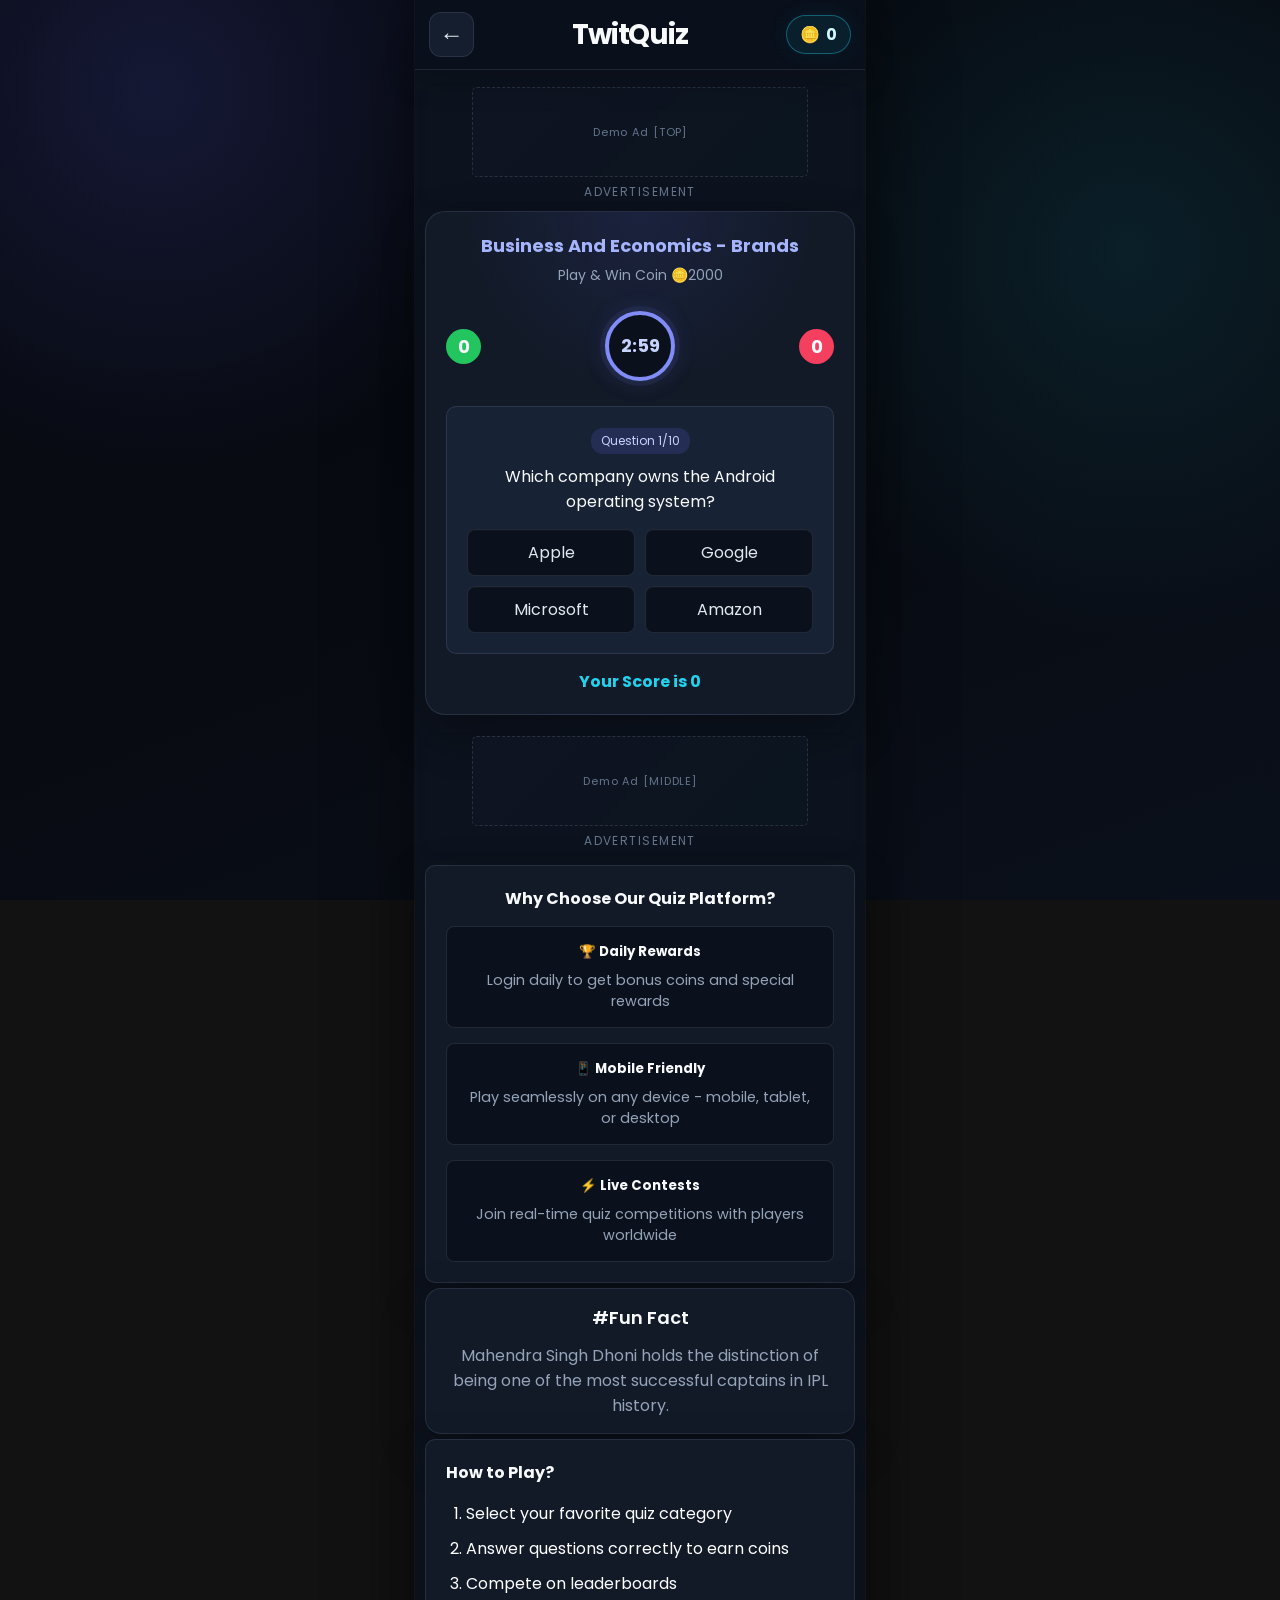
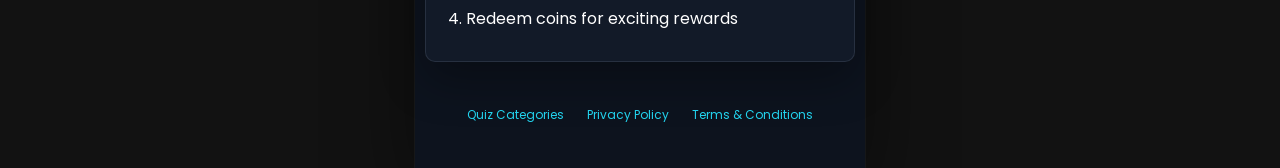
==== play-quiz.html @ c102051e "initial commit" ====
<!doctype html>
<html lang="en">
<head>
  <meta charset="UTF-8">
  <meta name="viewport" content="width=device-width, initial-scale=1">
  <meta name="robots" content="noindex, nofollow">
  <title>TwitQuiz - Play Quiz</title>
  <link rel="preconnect" href="https://fonts.googleapis.com">
  <link rel="preconnect" href="https://fonts.gstatic.com" crossorigin>
  <link href="https://fonts.googleapis.com/css2?family=Poppins:wght@400;600;700&display=swap" rel="stylesheet">
  <link rel="stylesheet" href="styles.css">
</head>
<body>
  <main class="container start-container">
    <header class="start-top-bar">
      <a class="menu-btn score-home" href="start.html" aria-label="Back to categories">←</a>
      <h1 class="start-logo">TwitQuiz</h1>
      <div class="start-coins">🪙 <span id="playCoins">0</span></div>
    </header>

    <div class="ads-container">
      <div class="tops-ads ads">
        <div id="play-ad-top" class="custom-gpt-ad"></div>
        <div class="ads-label">Advertisement</div>
      </div>
    </div>

    <div class="play-quiz-wrapper">
      <h2 id="quizCategoryTitle"></h2>
      <h3>Play &amp; Win Coin 🪙 <span id="quizPrize">2000</span></h3>
      <div class="play-scoreboard">
        <div class="play-score-circle play-correct" id="correctScore">0</div>
        <div class="play-timer" id="timer">3:00</div>
        <div class="play-score-circle play-wrong" id="wrongScore">0</div>
      </div>
      <div class="play-question-box">
        <div class="play-question-count" id="questionCount">Question 1/10</div>
        <div class="play-question-text" id="playQuestionText"></div>
        <div class="play-options" id="playOptions"></div>
      </div>
      <div class="play-score-text" id="scoreText">Your Score is 0</div>
    </div>

    <div class="ads-container margin-top-20px">
      <div class="tops-ads ads">
        <div id="play-ad-middle" class="custom-gpt-ad"></div>
        <div class="ads-label">Advertisement</div>
      </div>
    </div>

    <div class="bottom-content">
      <div class="featured-section">
        <h3>Why Choose Our Quiz Platform?</h3>
        <div class="features-grid">
          <div class="feature-item"><h5>🏆 Daily Rewards</h5><p>Login daily to get bonus coins and special rewards</p></div>
          <div class="feature-item"><h5>📱 Mobile Friendly</h5><p>Play seamlessly on any device - mobile, tablet, or desktop</p></div>
          <div class="feature-item"><h5>⚡ Live Contests</h5><p>Join real-time quiz competitions with players worldwide</p></div>
        </div>
      </div>
      <div class="fact_box"><h5>#Fun Fact</h5><p id="playFunFact"></p></div>
      <div class="how-to-play">
        <h3>How to Play?</h3>
        <ol class="play-steps">
          <li>Select your favorite quiz category</li>
          <li>Answer questions correctly to earn coins</li>
          <li>Compete on leaderboards</li>
          <li>Redeem coins for exciting rewards</li>
        </ol>
      </div>
    </div>

    <nav class="footer-links">
      <a href="start.html">Quiz Categories</a>
      <a href="privacy-policy.html">Privacy Policy</a>
      <a href="terms-conditions.html">Terms &amp; Conditions</a>
    </nav>
  </main>

  <script src="quiz-data.js"></script>
  <script src="category-data.js"></script>
  <script src="play-quiz.js"></script>
</body>
</html>
---- styles.css ----
* {
  box-sizing: border-box;
}

html {
  min-height: 100%;
}

body {
  min-height: 100vh;
  margin: 0;
  padding: 0;
  color: #e0e6ed;
  font-family: "Poppins", sans-serif;
  background:
    radial-gradient(circle at 10% 20%, rgba(23, 32, 49, .8), transparent 40%),
    radial-gradient(circle at 90% 30%, rgba(35, 45, 65, .7), transparent 50%),
    radial-gradient(circle at 50% 80%, rgba(23, 32, 49, .6), transparent 60%),
    radial-gradient(circle at 30% 50%, rgba(45, 55, 75, .7), transparent 70%),
    radial-gradient(circle at 70% 10%, rgba(23, 32, 49, .8), transparent 80%);
}

button,
a {
  font: inherit;
}

.container {
  width: 100%;
  max-width: 450px;
  min-height: 100vh;
  margin: 0 auto;
  padding: 0 10px 10px;
  background: #172031;
  box-shadow: 0 20px 40px rgba(0, 0, 0, .3);
}

.header {
  height: 2px;
}

.ads-container {
  position: relative;
  width: 100%;
  max-width: 100%;
  margin: 0 auto 2px;
  padding-top: 0;
  text-align: center;
}

.ads {
  border-radius: 10px;
  box-shadow: 0 4px 10px rgba(0, 0, 0, .05);
}

.custom-gpt-ad {
  display: flex;
  min-height: 92px;
  align-items: center;
  justify-content: center;
}

.ad-placeholder {
  display: flex;
  width: min(100%, 336px);
  min-height: 90px;
  align-items: center;
  justify-content: center;
  border: 1px dashed #536176;
  border-radius: 5px;
  color: #728096;
  background: #131c2b;
  font-size: 11px;
  letter-spacing: .08em;
}

.ads-label {
  margin: 5px 0 10px;
  color: #f0e7e7;
  text-align: center;
  font-size: 12px;
  text-transform: uppercase;
}

.quiz-card {
  position: relative;
  display: block;
  width: 100%;
  max-width: 100%;
  margin: 60px auto 15px;
  padding: 30px 10px 15px;
  border-radius: 16px;
  background: #3b4559;
}

.score-display {
  display: none;
  margin-bottom: 20px;
  text-align: center;
  font-size: 1.2rem;
}

.score-number {
  color: #ffd700;
  font-size: 2rem;
  font-weight: 700;
}

.question-counter {
  position: absolute;
  z-index: 10;
  top: -23px;
  left: 50%;
  display: block;
  width: 100%;
  max-width: 150px;
  margin: 0 auto;
  padding: 5px;
  transform: translate(-50%, -50%);
  border: 4px solid #3b4559;
  border-radius: 50px;
  background: #172031;
  text-align: center;
  font-size: .9rem;
}

.question {
  min-height: 58px;
  margin: 18px 0 25px;
  text-align: center;
  font-size: 1.2rem;
  font-weight: 600;
  line-height: 1.4;
}

.options {
  display: grid;
  grid-template-columns: 1fr 1fr;
  gap: 12px;
  margin-bottom: 10px;
}

.option {
  position: relative;
  display: flex;
  width: 100%;
  min-height: 45px;
  align-items: center;
  justify-content: center;
  overflow: hidden;
  border: 0;
  border-radius: 6px;
  padding: 10px;
  color: #fff;
  background: #172031;
  text-align: center;
  text-decoration: none;
  font-weight: 600;
  cursor: pointer;
  transition: transform .2s ease, background .2s ease;
}

.option:hover:not(:disabled) {
  transform: translateY(-2px);
  background: #222d40;
}

.option.selected {
  color: #fff;
  background: #ff6b35;
}

.option.correct {
  color: #fff;
  background: #10b981;
}

.option.wrong {
  color: #fff;
  background: #ef4444;
}

.option:disabled {
  cursor: default;
}

.answer-message {
  min-height: 26px;
  padding: 3px 4px 8px;
  color: #d8dee9;
  text-align: center;
  font-size: 12px;
}

.progress-bar {
  width: 100%;
  height: 6px;
  margin: 5px 0 0;
  overflow: hidden;
  border-radius: 3px;
  background: rgba(255, 255, 255, .2);
}

.progress-fill {
  width: 0;
  height: 100%;
  border-radius: 3px;
  background: linear-gradient(90deg, #ffd700, #ffed4e);
  transition: width .5s ease;
}

.margin-top-20px {
  margin-top: 20px;
}

.bottom-content {
  margin-top: 15px;
}

.featured-section,
.how-to-play,
.fact_box {
  margin: 5px 0;
  border-radius: 10px;
  padding: 20px;
  background: #3b4559;
}

.featured-section h3,
.how-to-play h3 {
  margin: 0 0 15px;
  color: #fff;
  font-size: 16px;
}

.featured-section h3 {
  text-align: center;
}

.features-grid {
  display: grid;
  grid-template-columns: 1fr;
  gap: 15px;
  margin-top: 15px;
}

.feature-item {
  padding: 15px;
  border-radius: 8px;
  color: #fff;
  background: #172031;
  text-align: center;
  box-shadow: 0 2px 4px rgba(0, 0, 0, .1);
}

.feature-item h5 {
  margin: 0 0 8px;
  color: #fff;
}

.feature-item p {
  margin: 0;
  color: #a09e9e;
  font-size: .9rem;
}

.fact_box {
  border-radius: 16px;
  padding: 15px;
  text-align: center;
}

.fact_box h5 {
  margin: 0 0 12px;
  font-size: 18px;
  font-weight: 600;
}

.fact_box p {
  margin: 0;
}

.play-steps {
  margin-bottom: 0;
  padding-left: 20px;
}

.play-steps li {
  margin-bottom: 10px;
  color: #fff;
}

.footer-links {
  margin: 30px 0 20px;
  padding: 10px;
  text-align: center;
  font-size: 12px;
}

.footer-links a {
  display: inline-block;
  margin: 4px 10px;
  color: #00d4ff;
  text-decoration: none;
}

.ads-popup-overlay {
  position: fixed;
  z-index: 9999;
  inset: 0;
  display: flex;
  align-items: center;
  justify-content: center;
  opacity: 1;
  visibility: visible;
  background: rgba(0, 0, 0, .7);
}

.ads-popup-overlay[hidden] {
  display: none;
}

.ads-popup {
  position: relative;
  width: min(100%, 450px);
  min-height: 370px;
  border-radius: 14px;
  padding: 25px 20px;
  background: #fff;
  text-align: center;
  box-shadow: 0 8px 30px rgba(0, 0, 0, .25);
}

.close-wrap {
  min-height: 36px;
  margin-bottom: 8px;
}

.ads-close-btn {
  position: absolute;
  top: 8px;
  right: 12px;
  display: block;
  border: 0;
  border-radius: 6px;
  padding: 5px 10px;
  color: #fff;
  background: #2563eb;
  cursor: pointer;
}

.ads-close-btn:disabled {
  display: none;
}

.ads-loading {
  position: absolute;
  top: 8px;
  left: 12px;
  border-radius: 6px;
  padding: 5px 10px;
  color: #333;
  font-size: 13px;
}

.interstitial-ad {
  min-height: 280px;
}

.interstitial-ad .ad-placeholder {
  min-height: 280px;
  color: #8a8f98;
  background: #f3f4f6;
}

.popup-ad-label {
  margin-top: 5px;
  color: #333;
  font-size: 12px;
  text-transform: uppercase;
}

/* Result page */
.result-container {
  margin: 10px auto;
  padding: 2px;
  border-radius: 12px;
  color: #fff;
  background: #1a2332;
}

.result_box {
  margin-bottom: 5px;
  border-radius: 16px;
  padding: 25px 20px;
  background: #2a3446;
  text-align: center;
  box-shadow: 0 4px 10px rgba(0, 0, 0, .3);
}

.winner-art {
  width: 145px;
  height: 145px;
  margin: 0 auto 15px;
  border-radius: 50%;
  font-size: 85px;
  line-height: 145px;
  background: radial-gradient(circle, #ffe769, #ffb540 55%, transparent 56%);
}

.result_box h3 {
  margin: 10px 0 22px;
  color: #ffd700;
  font-size: 20px;
}

.coin_set {
  color: #00d4ff;
  font-weight: 700;
}

.play_now_btn {
  display: inline-block;
  border: 0;
  border-radius: 25px;
  padding: 10px 25px;
  color: #1a1a1a;
  background: linear-gradient(45deg, #ffd700, #ffed4e);
  text-decoration: none;
  font-weight: 600;
}

.quiz_rules {
  border-radius: 16px;
  padding: 25px;
  background: #2a3446;
  box-shadow: 0 4px 10px rgba(0, 0, 0, .3);
}

.quiz_rules h3 {
  display: inline-block;
  margin: 0 0 15px;
  border-bottom: 2px solid #00d4ff;
  padding-bottom: 5px;
  color: #00d4ff;
  font-size: 20px;
}

.quiz_rules_set {
  margin: 0 auto;
  padding-left: 20px;
  color: #e0e6ed;
  line-height: 1.6;
}

.quiz_rules_set li {
  margin-bottom: 10px;
}

.popup-overlay {
  position: fixed;
  z-index: 1000;
  inset: 0;
  display: flex;
  align-items: center;
  justify-content: center;
  background: rgba(15, 23, 42, .9);
}

.popup-overlay[hidden] {
  display: none;
}

.popup-box {
  position: relative;
  width: min(90%, 480px);
  border: 1px solid #fff;
  border-radius: 15px;
  padding: 40px;
  color: #fff;
  background: #111827;
  text-align: center;
}

.popup-close {
  position: absolute;
  top: 15px;
  right: 15px;
  border: 0;
  color: #fff;
  background: none;
  font-size: 22px;
  cursor: pointer;
}

.coin-art {
  margin: 5px auto 15px;
  font-size: 70px;
}

.new-reward {
  color: #ffb540;
  font-size: 18px;
}

.get-coins {
  font-size: 26px;
}

.popup-box p {
  margin-bottom: 25px;
  color: #9ca3af;
}

.claim-button {
  width: 100%;
  border: 0;
  border-radius: 1.5rem;
  padding: 18px 20px;
  color: #000;
  background: #ffb540;
  font-weight: 700;
  cursor: pointer;
}

@media (max-width: 480px) {
  .quiz-card {
    padding: 5px;
  }

  .question {
    padding-top: 12px;
    font-size: 1.1rem;
  }

  .option {
    padding: 12px 8px;
    font-size: .9rem;
  }

  .popup-box {
    width: 97%;
    padding: 24px 12px;
  }
}

/* Start/category page */
.start-container {
  min-height: calc(100vh - 20px);
}

.quiz-category {
  position: relative;
}

.start-top-bar {
  position: relative;
  z-index: 20;
  display: flex;
  align-items: center;
  justify-content: space-between;
  margin-bottom: 15px;
  padding: 5px 10px;
  box-shadow: 0 2px 10px rgba(0, 0, 0, .2);
}

.menu-btn {
  display: flex;
  width: 45px;
  height: 45px;
  align-items: center;
  justify-content: center;
  border: 0;
  border-radius: 12px;
  color: #fff;
  background: rgba(255, 255, 255, .2);
  font-size: 24px;
  cursor: pointer;
}

.start-logo {
  margin: 0;
  color: #ffb540;
  font-size: 28px;
}

.start-coins {
  display: flex;
  align-items: center;
  gap: 6px;
  border: 2px solid #ffb540;
  border-radius: 25px;
  padding: 6px 13px;
  color: #fff;
  background: rgba(255, 255, 255, .2);
  font-size: 16px;
  font-weight: 700;
  cursor: pointer;
}

.sidebar {
  position: fixed;
  z-index: 1001;
  top: 0;
  bottom: 0;
  left: -300px;
  width: 280px;
  overflow-y: auto;
  background: linear-gradient(180deg, #1a1a2e, #16213e);
  box-shadow: 2px 0 20px rgba(0, 0, 0, .3);
  transition: left .3s ease;
}

.sidebar.open {
  left: 0;
}

.sidebar-header {
  position: relative;
  padding: 25px 20px;
  border-bottom: 1px solid rgba(255, 255, 255, .1);
  background: rgba(255, 255, 255, .05);
}

.sidebar-header h2 {
  margin: 0 0 5px;
}

.sidebar-header p {
  margin: 0;
  color: #a0a0a0;
  font-size: 14px;
}

.close-sidebar-btn {
  position: absolute;
  top: 20px;
  right: 10px;
  width: 40px;
  height: 40px;
  border: 0;
  border-radius: 10px;
  color: #fff;
  background: rgba(255, 255, 255, .15);
  font-size: 28px;
  cursor: pointer;
}

.sidebar-menu {
  padding: 20px 0;
}

.menu-item {
  display: flex;
  align-items: center;
  gap: 15px;
  border-left: 3px solid transparent;
  padding: 15px 20px;
  color: #fff;
  text-decoration: none;
}

.menu-item:hover {
  border-left-color: #667eea;
  background: rgba(255, 255, 255, .1);
}

.sidebar-footer {
  border-top: 1px solid rgba(255, 255, 255, .1);
  background: rgba(0, 0, 0, .2);
}

.sidebar-overlay {
  position: fixed;
  z-index: 1000;
  inset: 0;
  opacity: 0;
  visibility: hidden;
  background: rgba(0, 0, 0, .5);
  transition: opacity .3s ease;
}

.sidebar-overlay.active {
  opacity: 1;
  visibility: visible;
}

.category-bar {
  display: flex;
  align-items: center;
  gap: 5px;
  padding: 2px;
}

.category-arrow {
  flex: 0 0 40px;
  width: 40px;
  height: 40px;
  border: 0;
  border-radius: 50%;
  color: #fff;
  background: transparent;
  cursor: pointer;
}

.category-scroll {
  flex: 1;
  overflow-x: auto;
  scrollbar-width: none;
}

.category-scroll::-webkit-scrollbar {
  display: none;
}

.category-tabs {
  display: flex;
  gap: 10px;
  padding: 0 5px;
}

.category-tab {
  border: 0;
  border-radius: 25px;
  padding: 6px;
  color: #555;
  background: #f0f0f0;
  white-space: nowrap;
  font-size: 11px;
  font-weight: 600;
  cursor: pointer;
}

.category-tab.active {
  color: #fff;
  background: #ffb540;
}

.quiz-list {
  padding: 10px;
}

.start-quiz-card {
  position: relative;
  display: flex;
  align-items: center;
  gap: 10px;
  overflow: hidden;
  margin: 10px 0;
  border: 1px solid rgba(173, 173, 173, .6);
  border-radius: 20px;
  padding: 15px;
  color: #fff;
  background: transparent;
  text-decoration: none;
  box-shadow: 0 8px 25px rgba(0, 0, 0, .15);
  transition: transform .25s ease;
}

.start-quiz-card[hidden] {
  display: none;
}

.start-quiz-card::before {
  position: absolute;
  top: 0;
  left: 0;
  width: 2px;
  height: 100%;
  background: #ffb540;
  content: "";
}

.start-quiz-card:hover {
  transform: translateY(-4px);
}

.quiz-card-icon {
  display: flex;
  flex: 0 0 75px;
  width: 75px;
  height: 75px;
  align-items: center;
  justify-content: center;
  border-radius: 15px;
  font-size: 38px;
}

.contest-details {
  min-width: 0;
  flex: 1;
}

.contest-category {
  margin: 0;
  color: #ffb540;
  font-size: 10px;
  font-weight: 600;
  line-height: 1.4;
  text-transform: uppercase;
}

.contest-details h3 {
  margin: 5px 0 8px;
  color: #fff;
  font-size: 18px;
}

.entry-fee {
  display: inline-flex;
  align-items: center;
  gap: 4px;
  border-radius: 50px;
  padding: 3px 8px;
  background: rgba(128, 128, 128, .26);
  font-size: 12px;
}

.play-circle {
  display: flex;
  flex: 0 0 52px;
  width: 52px;
  height: 52px;
  align-items: center;
  justify-content: center;
  border-radius: 50%;
  color: #fff;
  background: #ffb540;
  box-shadow: 0 4px 15px rgba(102, 126, 234, .4);
}

.start-list-ad {
  margin: 18px 0;
}

.insufficient-overlay {
  position: fixed;
  z-index: 9999;
  inset: 0;
  display: flex;
  align-items: center;
  justify-content: center;
  padding: 15px;
  background: rgba(0, 0, 0, .7);
  backdrop-filter: blur(5px);
}

.insufficient-overlay[hidden] {
  display: none;
}

.insufficient-box {
  width: min(100%, 400px);
  border-radius: 25px;
  padding: 35px;
  color: #fff;
  background: #172031;
  text-align: center;
  box-shadow: 0 20px 60px rgba(0, 0, 0, .4);
}

.insufficient-icon {
  font-size: 65px;
}

.insufficient-box h2 {
  margin: 5px 0 10px;
}

.insufficient-box > p {
  color: #ffd700;
  line-height: 1.5;
}

.reward-highlight {
  margin: 20px 0 25px;
  border-radius: 15px;
  padding: 15px;
  color: #333;
  background: linear-gradient(135deg, #ffd700, #ffed4e);
  font-size: 15px;
  font-weight: 700;
}

.popup-buttons {
  display: flex;
  gap: 12px;
}

.popup-buttons button {
  border: 0;
  border-radius: 50px;
  padding: 13px 16px;
  font-weight: 700;
  cursor: pointer;
}

.cancel-popup {
  flex: 1;
  color: #666;
  background: #e0e0e0;
}

.watch-popup {
  flex: 2;
  color: #fff;
  background: linear-gradient(135deg, #f093fb, #f5576c);
}

@media (max-width: 400px) {
  .start-logo {
    font-size: 21px;
  }

  .start-coins {
    padding: 5px 9px;
    font-size: 14px;
  }

  .quiz-card-icon {
    flex-basis: 55px;
    width: 55px;
    height: 55px;
    font-size: 30px;
  }

  .contest-details h3 {
    font-size: 15px;
  }

  .play-circle {
    flex-basis: 44px;
    width: 44px;
    height: 44px;
  }
}

/* Category quiz */
.play-quiz-wrapper {
  width: 100%;
  max-width: 450px;
  margin: 10px auto;
  border-radius: 10px;
  padding: 20px;
  background: #1e293b;
  text-align: center;
}

.play-quiz-wrapper h2 {
  margin: 0 0 6px;
  color: #f59e0b;
  font-size: 18px;
}

.play-quiz-wrapper h3 {
  display: flex;
  align-items: center;
  justify-content: center;
  margin: 0 0 15px;
  color: #d1d5db;
  font-size: 14px;
  font-weight: 400;
}

.play-scoreboard {
  display: flex;
  align-items: center;
  justify-content: space-between;
}

.play-score-circle {
  display: flex;
  width: 35px;
  height: 35px;
  align-items: center;
  justify-content: center;
  border-radius: 50%;
  font-size: 18px;
  font-weight: 700;
}

.play-correct {
  background: #16a34a;
}

.play-wrong {
  background: #dc2626;
}

.play-timer {
  width: 70px;
  height: 70px;
  margin: 10px auto;
  border: 4px solid #f59e0b;
  border-radius: 50%;
  color: #fbbf24;
  font-size: 18px;
  font-weight: 700;
  line-height: 62px;
}

.play-question-box {
  margin-top: 15px;
  border-radius: 10px;
  padding: 20px;
  background: #334155;
}

.play-question-count {
  display: inline-block;
  margin-bottom: 10px;
  border-radius: 12px;
  padding: 4px 10px;
  color: #fff;
  background: #111827;
  font-size: 12px;
}

.play-question-text {
  min-height: 48px;
  margin-bottom: 15px;
  font-size: 16px;
}

.play-options {
  display: grid;
  grid-template-columns: 1fr 1fr;
  gap: 10px;
}

.play-option {
  min-height: 45px;
  border: 0;
  border-radius: 8px;
  padding: 10px;
  color: #fff;
  background: #1e293b;
  cursor: pointer;
}

.play-option:hover:not(:disabled) {
  background: #475569;
}

.play-option.correct {
  background: #16a34a;
}

.play-option.wrong {
  background: #dc2626;
}

.play-score-text {
  margin-top: 15px;
  color: #fbbf24;
  font-weight: 700;
}

.score-home {
  color: #fff;
  text-decoration: none;
}

.category-result-title {
  margin-bottom: 18px;
  color: #cbd5e1;
}

.category-stats {
  display: grid;
  grid-template-columns: repeat(3, 1fr);
  gap: 8px;
  margin-bottom: 22px;
}

.category-stats div {
  display: grid;
  gap: 4px;
  border-radius: 10px;
  padding: 12px 5px;
  background: #172031;
}

.category-stats strong {
  color: #ffd700;
  font-size: 18px;
}

.category-stats span {
  color: #aab4c4;
  font-size: 11px;
}

@media (max-width: 380px) {
  .play-options {
    grid-template-columns: 1fr;
  }
}

/* Modern dark theme */
:root {
  color-scheme: dark;
  --theme-bg: #080b12;
  --theme-shell: #0d131f;
  --theme-panel: #121a28;
  --theme-panel-raised: #182235;
  --theme-input: #0b111c;
  --theme-border: rgba(148, 163, 184, .16);
  --theme-border-strong: rgba(129, 140, 248, .42);
  --theme-text: #f8fafc;
  --theme-muted: #94a3b8;
  --theme-primary: #818cf8;
  --theme-primary-strong: #6366f1;
  --theme-secondary: #22d3ee;
  --theme-success: #22c55e;
  --theme-danger: #f43f5e;
  --theme-radius: 18px;
  --theme-shadow: 0 18px 45px rgba(0, 0, 0, .32);
}

body {
  color: var(--theme-text);
  background:
    radial-gradient(circle at 12% 10%, rgba(99, 102, 241, .16), transparent 28%),
    radial-gradient(circle at 88% 28%, rgba(34, 211, 238, .1), transparent 30%),
    linear-gradient(160deg, #060910 0%, var(--theme-bg) 55%, #0a101b 100%);
  background-attachment: fixed;
}

.container {
  background: rgba(13, 19, 31, .96);
  box-shadow:
    0 0 0 1px rgba(148, 163, 184, .06),
    0 30px 80px rgba(0, 0, 0, .42);
}

.quiz-card,
.featured-section,
.how-to-play,
.fact_box,
.result-container,
.result_box,
.quiz_rules,
.play-quiz-wrapper,
.play-question-box,
.start-quiz-card {
  border: 1px solid var(--theme-border);
  background: var(--theme-panel);
  box-shadow: var(--theme-shadow);
}

.quiz-card {
  border-radius: 22px;
  padding: 32px 14px 18px;
}

.question-counter {
  border-color: var(--theme-panel);
  color: #dbeafe;
  background: linear-gradient(135deg, #202b42, #131c2c);
  box-shadow: 0 8px 22px rgba(0, 0, 0, .3);
}

.question,
.featured-section h3,
.how-to-play h3,
.feature-item h5,
.fact_box h5,
.contest-details h3 {
  color: var(--theme-text);
}

.option,
.play-option {
  border: 1px solid var(--theme-border);
  color: #e2e8f0;
  background: var(--theme-input);
  box-shadow: inset 0 1px 0 rgba(255, 255, 255, .025);
}

.option:hover:not(:disabled),
.play-option:hover:not(:disabled) {
  border-color: var(--theme-border-strong);
  background: #172137;
  box-shadow: 0 8px 22px rgba(0, 0, 0, .22);
}

.option.selected {
  background: var(--theme-primary-strong);
}

.option.correct,
.play-option.correct,
.play-correct {
  background: var(--theme-success);
}

.option.wrong,
.play-option.wrong,
.play-wrong {
  background: var(--theme-danger);
}

.progress-bar {
  background: rgba(148, 163, 184, .15);
}

.progress-fill {
  background: linear-gradient(90deg, var(--theme-primary), var(--theme-secondary));
  box-shadow: 0 0 18px rgba(129, 140, 248, .45);
}

.score-number,
.result_box h3,
.play-score-text,
.category-stats strong {
  color: var(--theme-secondary);
}

.feature-item {
  border: 1px solid var(--theme-border);
  background: var(--theme-input);
  box-shadow: none;
}

.feature-item p,
.fact_box p,
.category-result-title,
.answer-message {
  color: var(--theme-muted);
}

.footer-links a,
.contest-category,
.quiz_rules h3 {
  color: var(--theme-secondary);
}

.ad-placeholder {
  border-color: rgba(148, 163, 184, .2);
  color: #64748b;
  background:
    linear-gradient(135deg, rgba(129, 140, 248, .035), rgba(34, 211, 238, .025)),
    #0a101a;
}

.ads-label {
  color: #64748b;
  letter-spacing: .12em;
}

.start-top-bar {
  margin: 0 -10px 16px;
  border-bottom: 1px solid var(--theme-border);
  padding: 12px 14px;
  background: rgba(10, 16, 27, .78);
  box-shadow: 0 12px 30px rgba(0, 0, 0, .18);
  backdrop-filter: blur(16px);
}

.start-logo {
  color: var(--theme-text);
  letter-spacing: -.04em;
}

.menu-btn,
.close-sidebar-btn {
  border: 1px solid var(--theme-border);
  color: #e2e8f0;
  background: #151e2e;
}

.menu-btn:hover,
.close-sidebar-btn:hover {
  border-color: var(--theme-border-strong);
  background: #1c2740;
}

.start-coins {
  border: 1px solid rgba(34, 211, 238, .36);
  color: #cffafe;
  background: rgba(34, 211, 238, .08);
  box-shadow: 0 0 22px rgba(34, 211, 238, .08);
}

.sidebar {
  border-right: 1px solid var(--theme-border);
  background:
    radial-gradient(circle at 30% 0, rgba(99, 102, 241, .18), transparent 28%),
    #0d1421;
}

.sidebar-header {
  border-color: var(--theme-border);
  background: rgba(255, 255, 255, .025);
}

.sidebar-header p {
  color: var(--theme-muted);
}

.sidebar-footer {
  border-color: var(--theme-border);
  background: rgba(0, 0, 0, .14);
}

.menu-item {
  color: #cbd5e1;
}

.menu-item:hover {
  border-left-color: var(--theme-primary);
  color: #fff;
  background: rgba(129, 140, 248, .09);
}

.category-arrow {
  color: var(--theme-muted);
}

.category-arrow:hover {
  color: var(--theme-text);
  background: rgba(129, 140, 248, .1);
}

.category-tab {
  border: 1px solid var(--theme-border);
  color: #94a3b8;
  background: var(--theme-input);
}

.category-tab:hover {
  color: #e2e8f0;
  border-color: rgba(129, 140, 248, .3);
}

.category-tab.active {
  border-color: transparent;
  color: #fff;
  background: linear-gradient(135deg, var(--theme-primary), var(--theme-primary-strong));
  box-shadow: 0 8px 20px rgba(99, 102, 241, .28);
}

.start-quiz-card {
  overflow: visible;
  border-radius: 20px;
  background:
    linear-gradient(135deg, rgba(129, 140, 248, .04), transparent 45%),
    var(--theme-panel);
}

.start-quiz-card::before {
  top: 18%;
  width: 3px;
  height: 64%;
  border-radius: 0 4px 4px 0;
  background: linear-gradient(var(--theme-primary), var(--theme-secondary));
}

.start-quiz-card:hover {
  border-color: rgba(129, 140, 248, .3);
  box-shadow: 0 20px 42px rgba(0, 0, 0, .35);
}

.quiz-card-icon {
  border: 1px solid var(--theme-border);
  background: linear-gradient(145deg, #1d2940, #111927);
  box-shadow: inset 0 1px 0 rgba(255, 255, 255, .04);
}

.contest-category {
  color: #a5b4fc;
}

.entry-fee {
  border: 1px solid rgba(34, 211, 238, .16);
  color: #bae6fd;
  background: rgba(34, 211, 238, .07);
}

.play-circle,
.play_now_btn,
.claim-button {
  color: #fff;
  background: linear-gradient(135deg, var(--theme-primary), var(--theme-primary-strong));
  box-shadow: 0 10px 25px rgba(99, 102, 241, .3);
}

.play-circle {
  font-size: 13px;
}

.play-quiz-wrapper {
  border-radius: 20px;
  background:
    radial-gradient(circle at 50% 0, rgba(99, 102, 241, .11), transparent 32%),
    var(--theme-panel);
}

.play-quiz-wrapper h2 {
  color: #a5b4fc;
}

.play-quiz-wrapper h3 {
  color: var(--theme-muted);
}

.play-timer {
  border-color: var(--theme-primary);
  color: #c7d2fe;
  background: var(--theme-input);
  box-shadow:
    0 0 0 5px rgba(129, 140, 248, .08),
    0 0 25px rgba(99, 102, 241, .16);
}

.play-question-box {
  background: var(--theme-panel-raised);
  box-shadow: none;
}

.play-question-count {
  color: #c7d2fe;
  background: rgba(99, 102, 241, .16);
}

.result-container {
  background: transparent;
  box-shadow: none;
}

.result_box,
.quiz_rules {
  background:
    linear-gradient(145deg, rgba(129, 140, 248, .045), transparent),
    var(--theme-panel);
}

.winner-art {
  background: radial-gradient(circle, rgba(34, 211, 238, .26), rgba(99, 102, 241, .22) 52%, transparent 54%);
  filter: drop-shadow(0 0 20px rgba(129, 140, 248, .22));
}

.quiz_rules h3 {
  border-color: var(--theme-secondary);
}

.category-stats div {
  border: 1px solid var(--theme-border);
  background: var(--theme-input);
}

.popup-overlay,
.insufficient-overlay,
.ads-popup-overlay {
  background: rgba(3, 6, 12, .82);
  backdrop-filter: blur(10px);
}

.popup-box,
.insufficient-box {
  border: 1px solid var(--theme-border);
  color: var(--theme-text);
  background:
    radial-gradient(circle at 50% 0, rgba(99, 102, 241, .16), transparent 35%),
    var(--theme-panel);
  box-shadow: 0 25px 70px rgba(0, 0, 0, .55);
}

.popup-box p,
.insufficient-box > p {
  color: var(--theme-muted);
}

.new-reward {
  color: #a5b4fc;
}

.reward-highlight {
  border: 1px solid rgba(34, 211, 238, .22);
  color: #cffafe;
  background: rgba(34, 211, 238, .08);
}

.cancel-popup {
  border: 1px solid var(--theme-border) !important;
  color: #cbd5e1;
  background: #172131;
}

.watch-popup {
  color: #fff;
  background: linear-gradient(135deg, var(--theme-primary), var(--theme-primary-strong));
}

.ads-popup {
  border: 1px solid var(--theme-border);
  color: var(--theme-text);
  background: var(--theme-panel);
  box-shadow: 0 30px 80px rgba(0, 0, 0, .55);
}

.ads-loading,
.popup-ad-label {
  color: var(--theme-muted);
}

.ads-close-btn {
  background: var(--theme-primary-strong);
}

.interstitial-ad .ad-placeholder {
  color: #64748b;
  background: var(--theme-input);
}

@media (max-width: 480px) {
  .quiz-card {
    padding: 12px 8px 10px;
  }

  .question {
    padding-top: 16px;
  }

  .play-quiz-wrapper {
    padding: 14px 10px;
    margin: 8px auto;
  }

  .play-question-box {
    padding: 16px 12px;
  }

  .play-options,
  .options {
    grid-template-columns: 1fr;
    gap: 8px;
  }
}
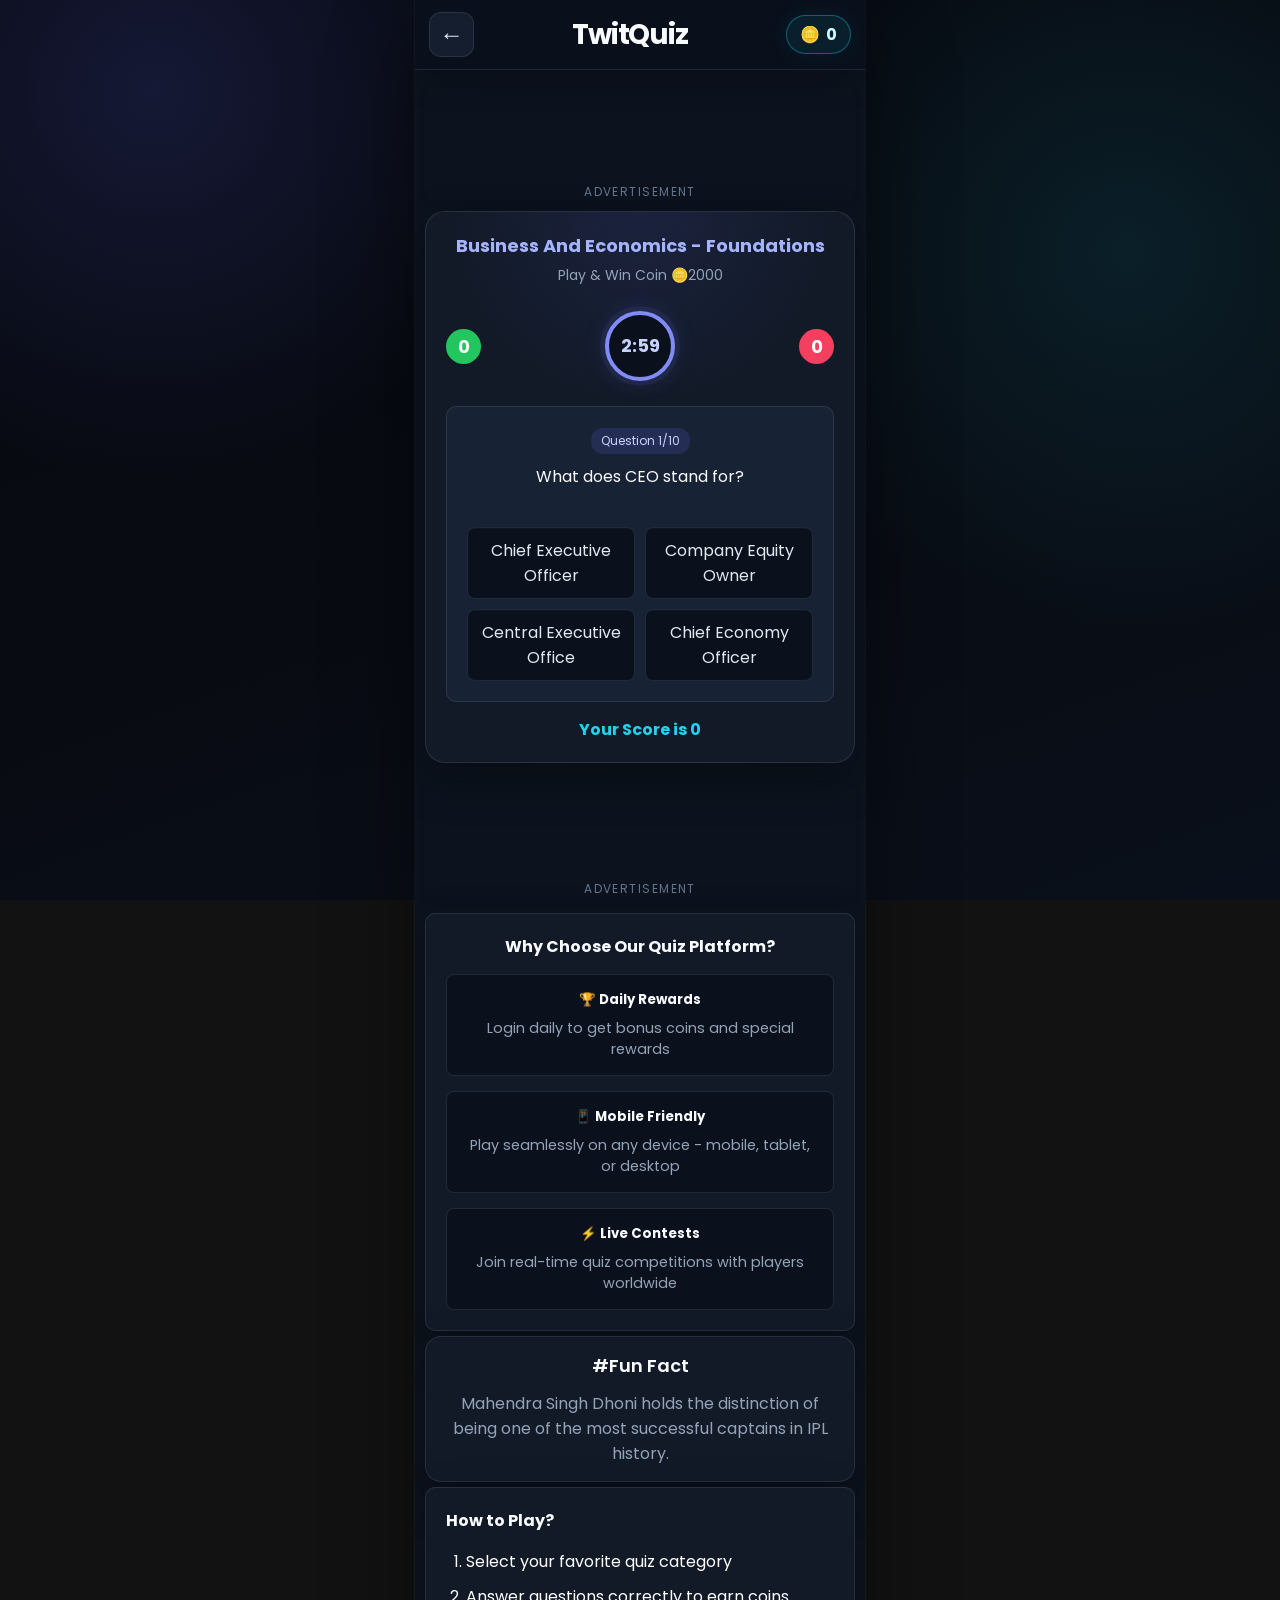
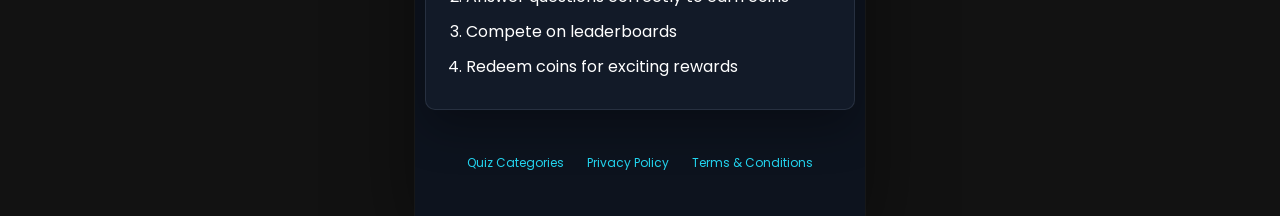
==== commit db5b19eb: "quiz update" ====
--- a/play-quiz.html
+++ b/play-quiz.html
@@ -8,7 +8,9 @@
   <link rel="preconnect" href="https://fonts.googleapis.com">
   <link rel="preconnect" href="https://fonts.gstatic.com" crossorigin>
   <link href="https://fonts.googleapis.com/css2?family=Poppins:wght@400;600;700&display=swap" rel="stylesheet">
-  <link rel="stylesheet" href="styles.css">
+  <link rel="stylesheet" href="styles.css?v=2">
+  <script async src="https://pagead2.googlesyndication.com/pagead/js/adsbygoogle.js?client=ca-pub-1484482880870768"
+     crossorigin="anonymous"></script>
 </head>
 <body>
   <main class="container start-container">
@@ -20,7 +22,18 @@
 
     <div class="ads-container">
       <div class="tops-ads ads">
-        <div id="play-ad-top" class="custom-gpt-ad"></div>
+        <div id="play-ad-top" class="custom-gpt-ad">
+          <!-- ssd4 -->
+          <ins class="adsbygoogle"
+               style="display:block"
+               data-ad-client="ca-pub-1484482880870768"
+               data-ad-slot="2177846433"
+               data-ad-format="auto"
+               data-full-width-responsive="true"></ins>
+          <script>
+               (adsbygoogle = window.adsbygoogle || []).push({});
+          </script>
+        </div>
         <div class="ads-label">Advertisement</div>
       </div>
     </div>
@@ -43,7 +56,18 @@
 
     <div class="ads-container margin-top-20px">
       <div class="tops-ads ads">
-        <div id="play-ad-middle" class="custom-gpt-ad"></div>
+        <div id="play-ad-middle" class="custom-gpt-ad">
+          <!-- ssd1 -->
+          <ins class="adsbygoogle"
+               style="display:block"
+               data-ad-client="ca-pub-1484482880870768"
+               data-ad-slot="2972053355"
+               data-ad-format="auto"
+               data-full-width-responsive="true"></ins>
+          <script>
+               (adsbygoogle = window.adsbygoogle || []).push({});
+          </script>
+        </div>
         <div class="ads-label">Advertisement</div>
       </div>
     </div>
@@ -76,8 +100,8 @@
     </nav>
   </main>
 
-  <script src="quiz-data.js"></script>
-  <script src="category-data.js"></script>
-  <script src="play-quiz.js"></script>
+  <script src="quiz-data.js?v=2"></script>
+  <script src="category-data.js?v=2"></script>
+  <script src="play-quiz.js?v=2"></script>
 </body>
 </html>
--- a/styles.css
+++ b/styles.css
@@ -33,6 +33,8 @@
   padding: 0 10px 10px;
   background: #172031;
   box-shadow: 0 20px 40px rgba(0, 0, 0, .3);
+  position: relative;
+  overflow: hidden;
 }
 
 .header {
@@ -48,6 +50,7 @@
   text-align: center;
 }
 
+
 .ads {
   border-radius: 10px;
   box-shadow: 0 4px 10px rgba(0, 0, 0, .05);
@@ -55,9 +58,22 @@
 
 .custom-gpt-ad {
   display: flex;
-  min-height: 92px;
+  height: 92px;
+  max-height: 92px;
+  overflow: hidden;
   align-items: center;
   justify-content: center;
+  background: transparent !important;
+  background-color: transparent !important;
+}
+
+.custom-gpt-ad ins {
+  width: 100%;
+  height: 90px !important;
+  max-height: 90px !important;
+  overflow: hidden;
+  background: transparent !important;
+  background-color: transparent !important;
 }
 
 .ad-placeholder {
@@ -599,7 +615,7 @@
 }
 
 .sidebar {
-  position: fixed;
+  position: absolute;
   z-index: 1001;
   top: 0;
   bottom: 0;
@@ -671,7 +687,7 @@
 }
 
 .sidebar-overlay {
-  position: fixed;
+  position: absolute;
   z-index: 1000;
   inset: 0;
   opacity: 0;
@@ -1091,11 +1107,7 @@
   font-size: 11px;
 }
 
-@media (max-width: 380px) {
-  .play-options {
-    grid-template-columns: 1fr;
-  }
-}
+
 
 /* Modern dark theme */
 :root {
@@ -1534,7 +1546,7 @@
 
   .play-options,
   .options {
-    grid-template-columns: 1fr;
-    gap: 8px;
+    grid-template-columns: 1fr 1fr !important;
+    gap: 8px !important;
   }
 }
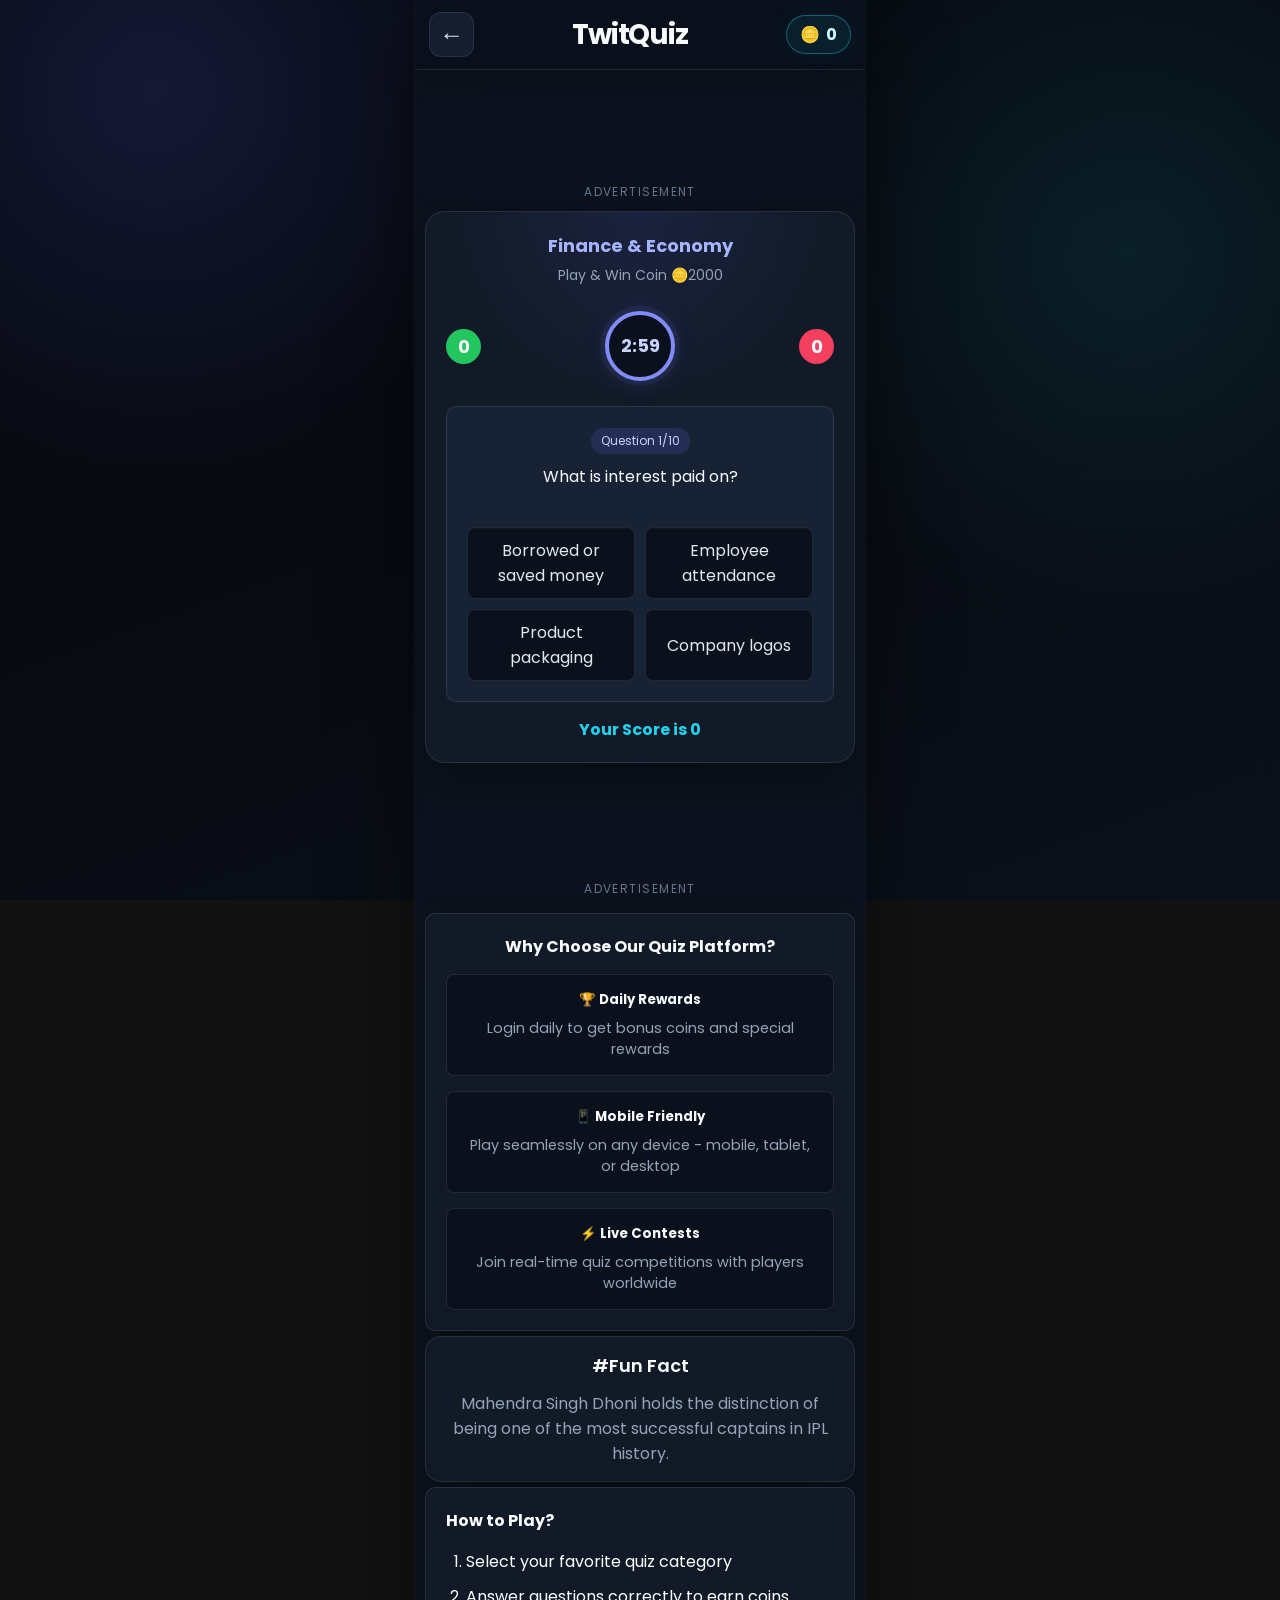
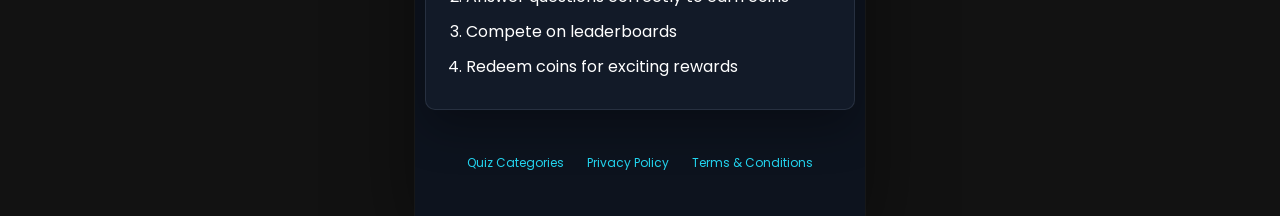
==== commit e103ca44: "add the details pages" ====
--- a/play-quiz.html
+++ b/play-quiz.html
@@ -8,7 +8,7 @@
   <link rel="preconnect" href="https://fonts.googleapis.com">
   <link rel="preconnect" href="https://fonts.gstatic.com" crossorigin>
   <link href="https://fonts.googleapis.com/css2?family=Poppins:wght@400;600;700&display=swap" rel="stylesheet">
-  <link rel="stylesheet" href="styles.css?v=2">
+  <link rel="stylesheet" href="styles.css?v=3">
   <script async src="https://pagead2.googlesyndication.com/pagead/js/adsbygoogle.js?client=ca-pub-1484482880870768"
      crossorigin="anonymous"></script>
 </head>
@@ -22,18 +22,7 @@
 
     <div class="ads-container">
       <div class="tops-ads ads">
-        <div id="play-ad-top" class="custom-gpt-ad">
-          <!-- ssd4 -->
-          <ins class="adsbygoogle"
-               style="display:block"
-               data-ad-client="ca-pub-1484482880870768"
-               data-ad-slot="2177846433"
-               data-ad-format="auto"
-               data-full-width-responsive="true"></ins>
-          <script>
-               (adsbygoogle = window.adsbygoogle || []).push({});
-          </script>
-        </div>
+        <div id="play-ad-top" class="custom-gpt-ad"></div>
         <div class="ads-label">Advertisement</div>
       </div>
     </div>
@@ -56,18 +45,7 @@
 
     <div class="ads-container margin-top-20px">
       <div class="tops-ads ads">
-        <div id="play-ad-middle" class="custom-gpt-ad">
-          <!-- ssd1 -->
-          <ins class="adsbygoogle"
-               style="display:block"
-               data-ad-client="ca-pub-1484482880870768"
-               data-ad-slot="2972053355"
-               data-ad-format="auto"
-               data-full-width-responsive="true"></ins>
-          <script>
-               (adsbygoogle = window.adsbygoogle || []).push({});
-          </script>
-        </div>
+        <div id="play-ad-middle" class="custom-gpt-ad"></div>
         <div class="ads-label">Advertisement</div>
       </div>
     </div>
@@ -100,8 +78,8 @@
     </nav>
   </main>
 
-  <script src="quiz-data.js?v=2"></script>
-  <script src="category-data.js?v=2"></script>
-  <script src="play-quiz.js?v=2"></script>
+  <script src="quiz-data.js?v=3"></script>
+  <script src="category-data.js?v=3"></script>
+  <script src="play-quiz.js?v=3"></script>
 </body>
 </html>
--- a/styles.css
+++ b/styles.css
@@ -1398,6 +1398,31 @@
   box-shadow: 0 10px 25px rgba(99, 102, 241, .3);
 }
 
+.claim-button.loading {
+  pointer-events: none;
+  opacity: 0.8;
+  display: inline-flex;
+  align-items: center;
+  justify-content: center;
+  gap: 8px;
+}
+
+.claim-button-spinner {
+  width: 16px;
+  height: 16px;
+  border: 2px solid rgba(255, 255, 255, 0.3);
+  border-radius: 50%;
+  border-top-color: #ffffff;
+  animation: buttonSpin 0.8s linear infinite;
+  display: inline-block;
+}
+
+@keyframes buttonSpin {
+  to {
+    transform: rotate(360deg);
+  }
+}
+
 .play-circle {
   font-size: 13px;
 }
